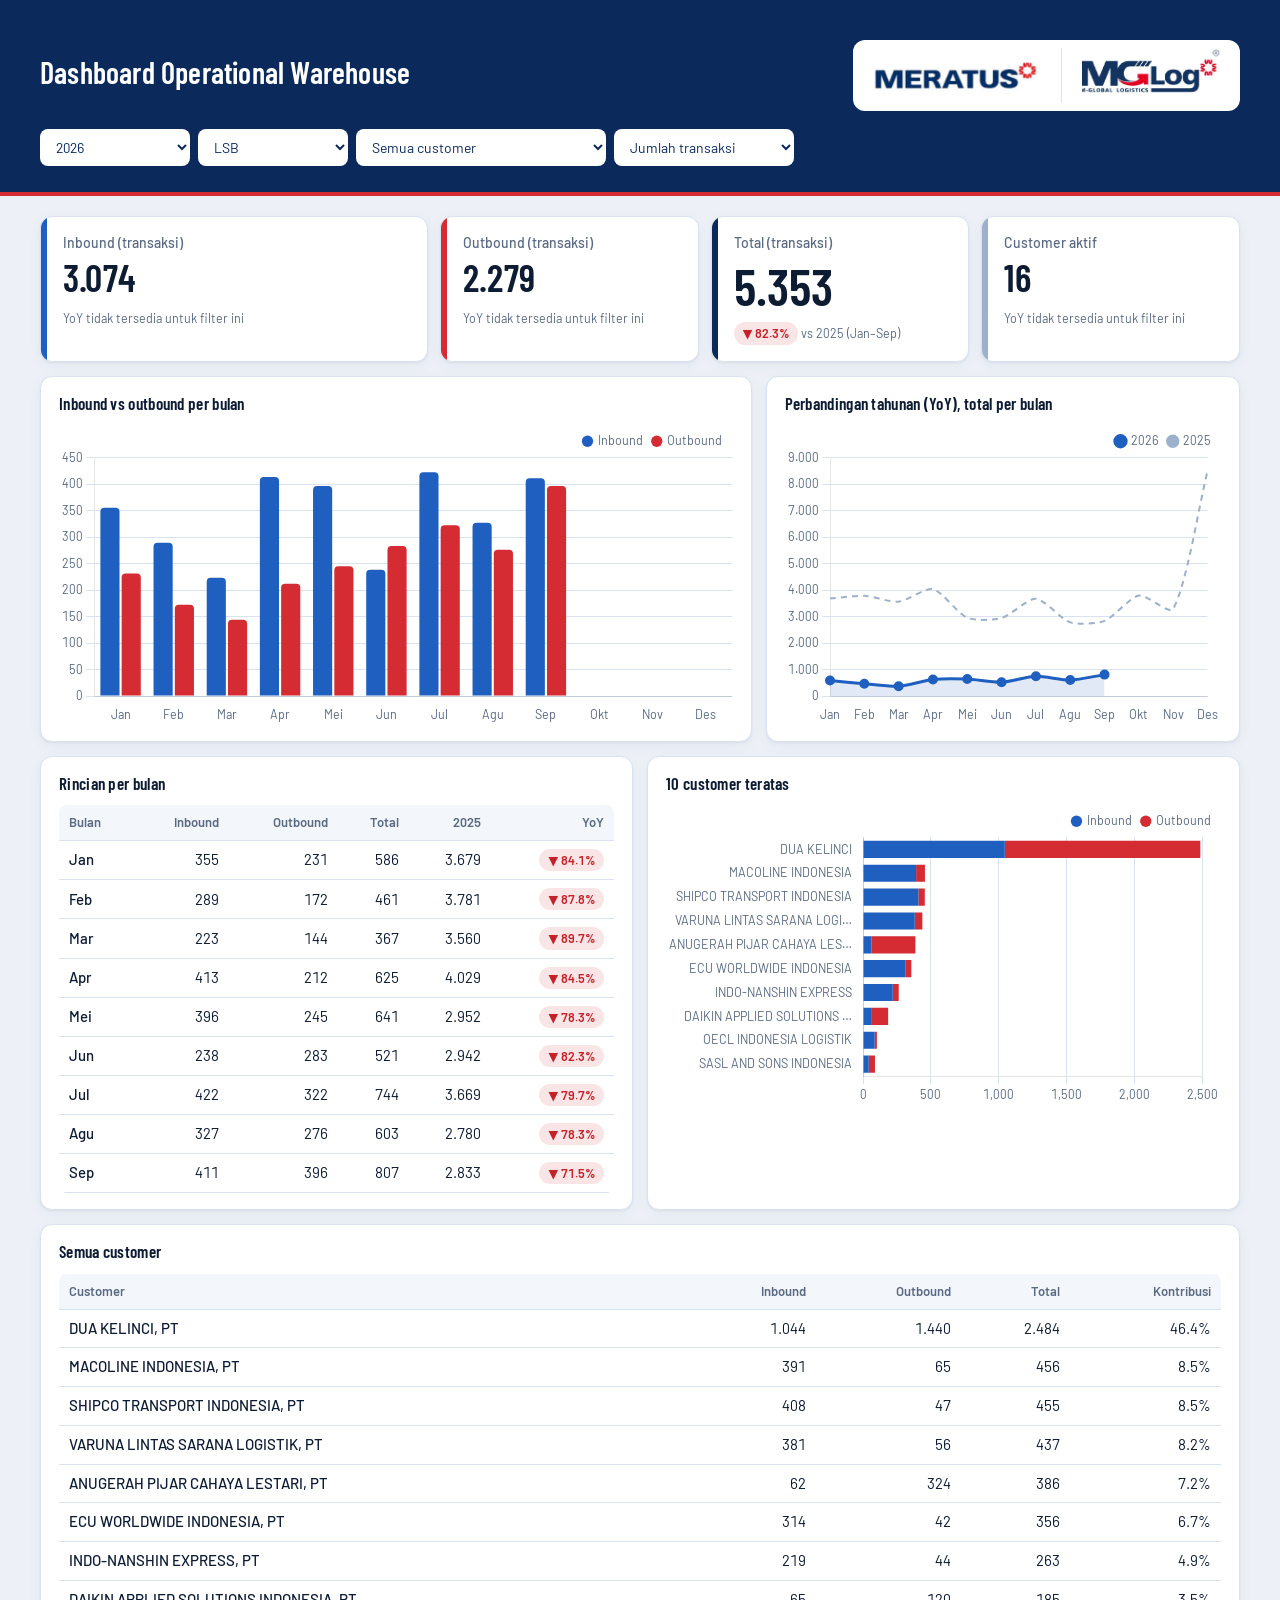
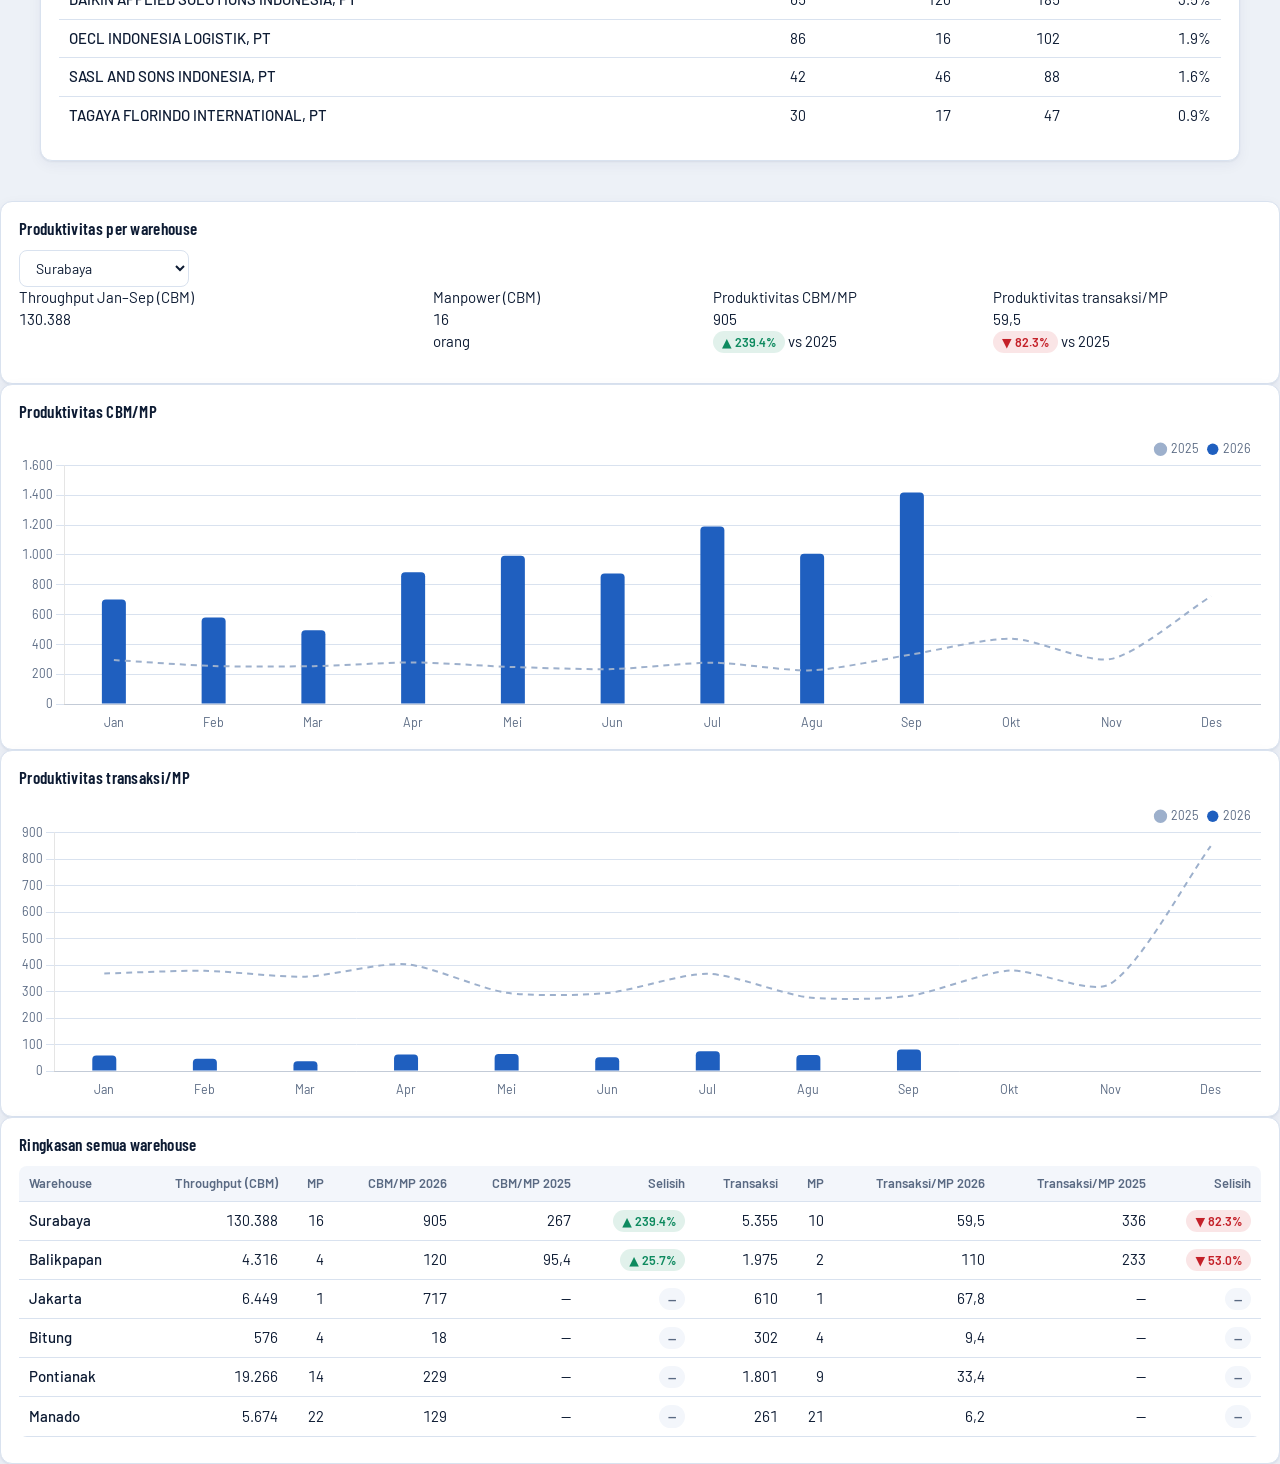
==== index.html @ ea8e0395 "Add files via upload" ====
<!DOCTYPE html>
<html lang="id">
<head>
<meta charset="utf-8">
<meta name="viewport" content="width=device-width, initial-scale=1, viewport-fit=cover">
<title>Dashboard Volume &amp; Transaksi Warehouse</title>
<link href="https://fonts.googleapis.com/css2?family=Barlow:wght@400;500;600&family=Barlow+Condensed:wght@500;600&display=swap" rel="stylesheet">
<link rel="stylesheet" href="css/style.css">
</head>
<body>
<header class="top"><div class="top-in">
  <div class="brand"><h1>Dashboard Operational Warehouse</h1><div class="sub" id="src"></div></div>
  <div class="logos">
    <img src="assets/images.jpg" alt="Meratus" onerror="this.remove()">
    <img src="assets/logo-mglog.jpg" alt="MGLOG" onerror="this.remove()">
  </div>
  <div class="bar">
    <select id="year" aria-label="Tahun"></select>
    <select id="wh" aria-label="Warehouse"></select>
    <select id="cust" aria-label="Customer"></select>
    <select id="met" aria-label="Ukuran"><option value="trx">Jumlah transaksi</option><option value="vol">Volume (CBM)</option><option value="qty">Qty</option></select>
  </div>
</div></header>
<div class="wrap">
<div class="kpis" id="kpis"></div>
<div class="grid">
  <div class="card"><h2>Inbound vs outbound per bulan</h2><div class="ch"><canvas id="c1"></canvas></div></div>
  <div class="card"><h2>Perbandingan tahunan (YoY), total per bulan</h2><div class="ch"><canvas id="c2"></canvas></div></div>
</div>
<div class="grid b">
  <div class="card"><h2>Rincian per bulan</h2><div class="scroll"><table id="t1"></table></div></div>
  <div class="card"><h2>10 customer teratas</h2><div class="ch"><canvas id="c3"></canvas></div></div>
</div>
<div class="card"><h2>Semua customer</h2><div class="scroll"><table id="t2"></table></div>
<div class="note" id="dq"></div><div class="note" id="note"></div></div>
</div>
<section id="prod" hidden>
  <div class="card">
    <h2>Produktivitas per warehouse</h2>
    <select id="pwh" aria-label="Warehouse produktivitas"></select>
    <div class="kpis" id="pk"></div>
    <div class="note" id="pnote"></div>
  </div>
  <div class="card"><h2>Produktivitas CBM/MP</h2><div class="ch"><canvas id="p1"></canvas></div></div>
  <div class="card"><h2>Produktivitas transaksi/MP</h2><div class="ch"><canvas id="p2"></canvas></div></div>
  <div class="card">
    <h2>Ringkasan semua warehouse</h2>
    <div class="scroll"><table id="pt"></table></div>
    <div class="note" id="pn2"></div>
  </div>
</section>
<script src="assets/chart.umd.min.js"></script>
<script src="assets/data.js"></script>
<script src="dashboard.js"></script>
</body>
</html>
---- css/style.css ----
/* Palet terinspirasi logo Meratus (biru tua + merah). Nilai hex adalah perkiraan, bukan kode resmi merek:
   ganti variabel di bawah kalau kamu punya brand guideline-nya. */
:root{
  --navy:#0B2A5B;--navy-deep:#071D44;--blue:#1F5FBF;--red:#D52B33;
  --bg:#EDF1F7;--card:#fff;--ink:#0D1B33;--mut:#5A6A83;--line:#D9E2EF;--th:#F3F6FB;
  --in:#1F5FBF;--out:#D52B33;--prev:#9DB0CC;--up:#0E8A5F;--down:#C42129;
  --shadow:0 1px 2px rgba(11,42,91,.06),0 4px 14px rgba(11,42,91,.05);
  color-scheme:light;
}
@media(prefers-color-scheme:dark){:root:not([data-theme="light"]){
  --bg:#06132B;--card:#0D2142;--ink:#E7EEF9;--mut:#8FA3C2;--line:#1B3258;--th:#112A52;
  --in:#5B9BFF;--out:#FF5C63;--prev:#5E7396;--up:#4FD6A0;--down:#FF7C82;--navy-deep:#030C1E;--navy:#06183A;
  --shadow:0 1px 2px rgba(0,0,0,.3);color-scheme:dark}}
:root[data-theme="dark"]{
  --bg:#06132B;--card:#0D2142;--ink:#E7EEF9;--mut:#8FA3C2;--line:#1B3258;--th:#112A52;
  --in:#5B9BFF;--out:#FF5C63;--prev:#5E7396;--up:#4FD6A0;--down:#FF7C82;--navy-deep:#030C1E;--navy:#06183A;
  --shadow:0 1px 2px rgba(0,0,0,.3);color-scheme:dark}

*{box-sizing:border-box}
html{scroll-padding-top:env(safe-area-inset-top,0px)}
body{margin:0;background:var(--bg);color:var(--ink);font:15px/1.45 Barlow,system-ui,-apple-system,"Segoe UI",sans-serif;font-variant-numeric:tabular-nums}

/* ---- Header: pita navy dengan garis merah di bawahnya ---- */
.top{background:var(--navy);border-bottom:4px solid var(--red);
  padding:calc(40px + env(safe-area-inset-top,0px)) 0 26px}
.top-in{max-width:1240px;margin:0 auto;padding:0 20px;display:grid;grid-template-columns:1fr auto;gap:18px 24px;align-items:center}
.brand{grid-column:1;grid-row:1}
/* LOGO: ruang putih di dalam file gambar dipotong dengan object-view-box (Chrome/Edge/Opera/Safari baru),
   lalu logo diperbesar. Atur:
   --zoom      = besar logo (1.8 sekarang; 2.2 lebih besar lagi; panel ikut membesar)
   --cx / --cy = ruang putih kiri-kanan / atas-bawah yang dibuang, dalam %  (makin besar = makin ter-zoom;
                 kalau ujung logo terpotong, kecilkan angkanya) */
.logos{--zoom:1.0;grid-column:2;grid-row:1;display:flex;align-items:center;background:#fff;border-radius:12px;padding:8px 18px}
.logos img{display:block;box-sizing:content-box;object-fit:contain}
.logos img:first-child{--cy:26%;--cl:2%;--cr:2%;width:calc(170px*var(--zoom));height:calc(48px*var(--zoom));object-view-box:inset(var(--cy) var(--cr) var(--cy) var(--cl))}   
.logos img:last-child{--cy:20%;--cl:8%;--cr:2%;width:calc(140px*var(--zoom));height:calc(55px*var(--zoom));object-view-box:inset(var(--cy) var(--cr) var(--cy) var(--cl))}   
.logos img+img{margin-left:20px;padding-left:20px;border-left:1px solid #D9E2EF}
.bar{grid-column:1/-1;grid-row:2}
.top h1{margin:0;color:#fff;font:600 30px/1.1 "Barlow Condensed",Barlow,system-ui,sans-serif;letter-spacing:.2px}
.top .sub{color:#A9BEE0;margin-top:6px;font-size:13px}
.bar{display:flex;flex-wrap:wrap;gap:8px}
.top-in>*{min-width:0}
.bar select{font:inherit;font-size:14px;color:var(--navy);background:#fff;border:0;border-radius:8px;padding:9px 12px;min-width:0;width:150px;max-width:100%;text-overflow:ellipsis;cursor:pointer}
.bar select#cust{width:250px}
.bar select#met{width:180px}
.bar select:focus-visible{outline:3px solid #8FB6FF;outline-offset:1px}

.wrap{max-width:1240px;margin:20px auto 0;padding:0 20px calc(40px + env(safe-area-inset-bottom,0px))}

/* ---- Ringkasan ---- */
.kpis{display:grid;grid-template-columns:1.5fr 1fr 1fr 1fr;gap:12px;margin-bottom:14px}
.kpis>*,.grid>*{min-width:0}
.card{background:var(--card);border:1px solid var(--line);border-radius:12px;padding:16px 18px;box-shadow:var(--shadow)}
.k{position:relative;overflow:hidden;padding-left:22px}
.k::before{content:"";position:absolute;left:0;top:0;bottom:0;width:6px;background:var(--prev)}
.k.tot::before{background:var(--navy)}.k.in::before{background:var(--in)}.k.out::before{background:var(--out)}
.k .l{color:var(--mut);font-weight:500;font-size:14px}
.k .v{font:600 38px/1.1 "Barlow Condensed",Barlow,sans-serif;margin:4px 0 8px;letter-spacing:.2px}
.k.tot .v{font-size:52px}
.k .sub{color:var(--mut);font-size:12.5px}
.y{display:inline-block;padding:2px 9px;border-radius:999px;font-weight:600;font-size:12.5px;background:var(--th);color:var(--mut)}
.y.up{color:var(--up);background:rgba(14,138,95,.12)}
.y.down{color:var(--down);background:rgba(213,43,51,.12)}
.up{color:var(--up)}.down{color:var(--down)}

/* ---- Grafik & tabel ---- */
.grid{display:grid;grid-template-columns:3fr 2fr;gap:14px;margin-bottom:14px}
.grid.b{grid-template-columns:minmax(440px,1fr) 1fr}
h2{margin:0 0 12px;font:600 17px/1.2 "Barlow Condensed",Barlow,sans-serif;letter-spacing:.3px;color:var(--ink)}
.ch{position:relative;height:300px}
.scroll{overflow:auto;max-height:460px;border-radius:8px}
table{border-collapse:collapse;width:100%;white-space:nowrap}
th,td{text-align:right;padding:8px 10px;border-bottom:1px solid var(--line)}
th:first-child,td:first-child{text-align:left}
th{position:sticky;top:0;background:var(--th);color:var(--mut);font-weight:600;font-size:13px}
tbody tr:hover td,tr:hover td{background:var(--th)}
td:first-child{font-weight:500}
.note{color:var(--mut);font-size:12.5px;margin-top:10px}
#dq{color:var(--ink);background:rgba(213,43,51,.08);border-left:4px solid var(--out);padding:8px 12px;border-radius:6px}
#dq:empty{display:none}


/* ---- Produktivitas ---- */
.prod{margin-bottom:14px}
.prod[hidden]{display:none}
.prod-h{display:flex;flex-wrap:wrap;gap:10px 16px;align-items:flex-start;justify-content:space-between;margin-bottom:12px}
.prod-h h2{margin:0}
.sub2{color:var(--mut);font-size:12.5px;margin-top:3px}
#pwh{font:inherit;font-size:14px;color:var(--ink);background:var(--card);border:1px solid var(--line);border-radius:8px;padding:8px 12px;min-width:170px}
.pk{display:grid;grid-template-columns:repeat(auto-fit,minmax(190px,1fr));gap:10px;margin-bottom:14px}
.pk>div{border:1px solid var(--line);border-radius:10px;padding:10px 14px;background:var(--th)}
.pk .l{color:var(--mut);font-size:13px}
.pk .v{font:600 30px/1.15 "Barlow Condensed",Barlow,sans-serif;margin:2px 0 4px}
.grid2{display:grid;grid-template-columns:1fr 1fr;gap:14px;margin-bottom:14px}
.grid2>*{min-width:0}
h3{margin:0 0 8px;font:600 15px/1.2 "Barlow Condensed",Barlow,sans-serif;letter-spacing:.3px;color:var(--ink)}
.ch.s{height:240px}
@media(max-width:980px){.grid2{grid-template-columns:1fr}}
@media(max-width:980px){.kpis{grid-template-columns:1fr 1fr}.k.tot{grid-column:1/-1}.grid,.grid.b{grid-template-columns:1fr}}
@media(max-width:560px){.top-in{grid-template-columns:1fr}.logos{grid-column:1;grid-row:1;justify-self:start}.logos{--zoom:.75;padding:6px 12px}.logos img+img{margin-left:12px;padding-left:12px}.brand{grid-row:2}.bar{grid-row:3}.top h1{font-size:25px}.bar{width:100%}.bar select,.bar select#cust,.bar select#met{flex:1 1 calc(50% - 4px);width:calc(50% - 4px)}.k.tot .v{font-size:44px}.ch{height:260px}}
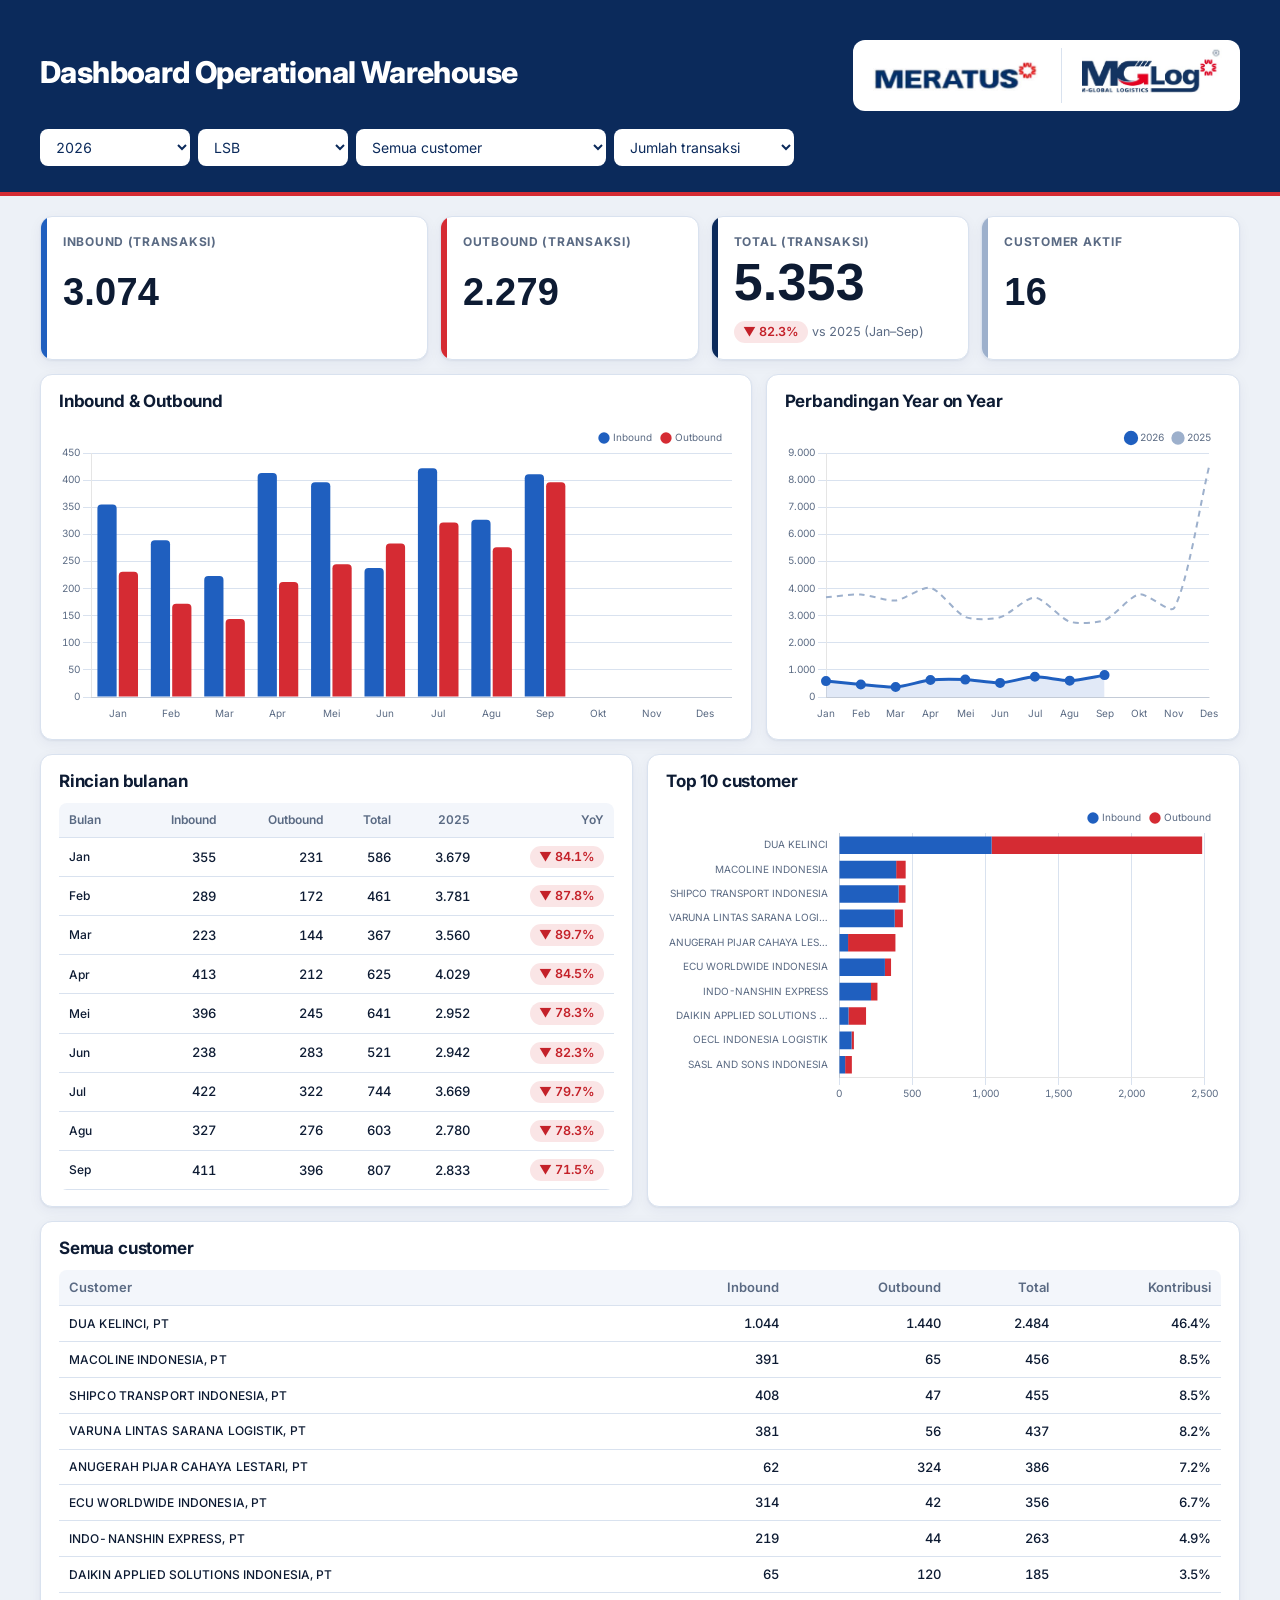
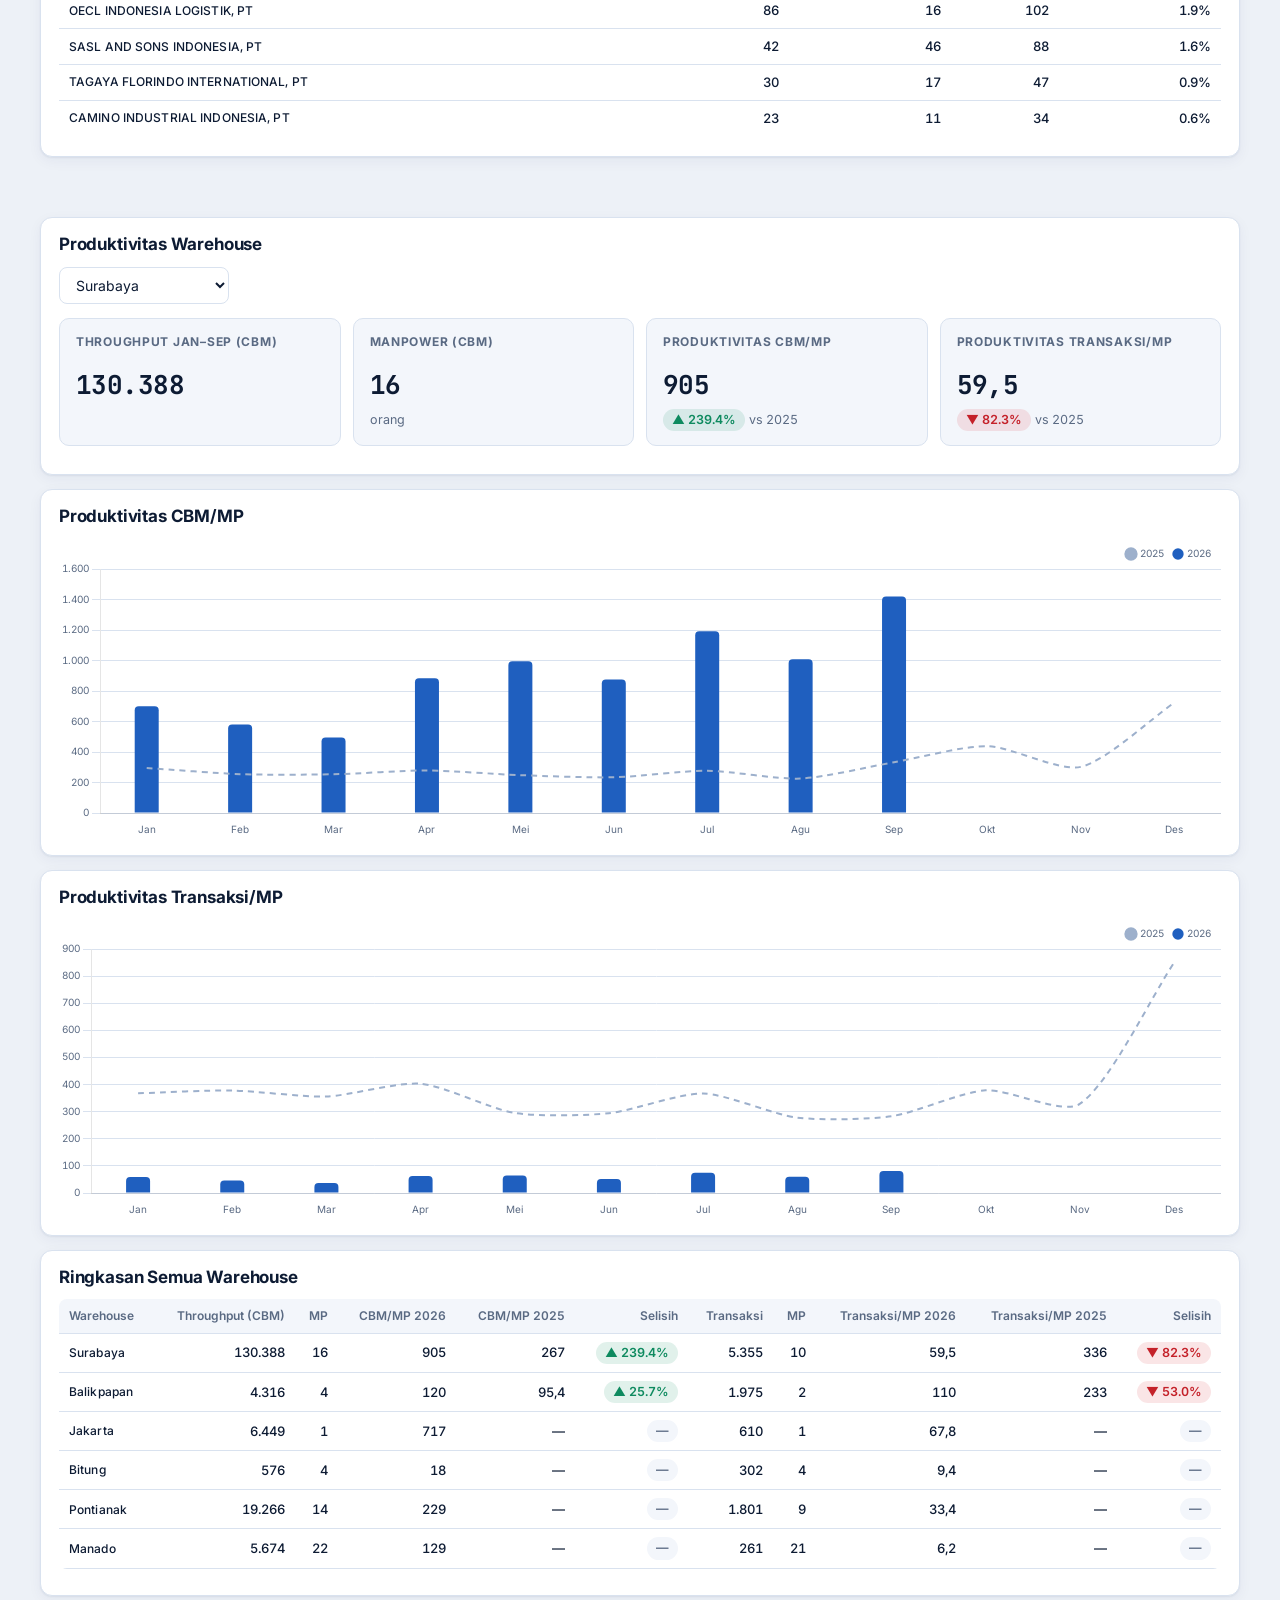
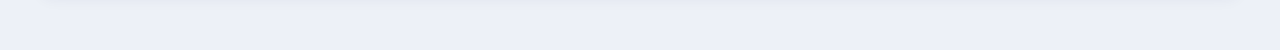
==== commit 693b372f: "Update index.html" ====
--- a/index.html
+++ b/index.html
@@ -3,9 +3,8 @@
 <head>
 <meta charset="utf-8">
 <meta name="viewport" content="width=device-width, initial-scale=1, viewport-fit=cover">
-<title>Dashboard Volume &amp; Transaksi Warehouse</title>
-<link href="https://fonts.googleapis.com/css2?family=Barlow:wght@400;500;600&family=Barlow+Condensed:wght@500;600&display=swap" rel="stylesheet">
-<link rel="stylesheet" href="css/style.css">
+<title>Dashboard Operational Warehouse</title>
+<link href="https://fonts.googleapis.com/css2?family=Inter:wght@400;500;600;700;800&family=JetBrains+Mono:wght@500;600;700&display=swap" rel="stylesheet"><link rel="stylesheet" href="css/style.css">
 </head>
 <body>
 <header class="top"><div class="top-in">
@@ -24,27 +23,27 @@
 <div class="wrap">
 <div class="kpis" id="kpis"></div>
 <div class="grid">
-  <div class="card"><h2>Inbound vs outbound per bulan</h2><div class="ch"><canvas id="c1"></canvas></div></div>
-  <div class="card"><h2>Perbandingan tahunan (YoY), total per bulan</h2><div class="ch"><canvas id="c2"></canvas></div></div>
+  <div class="card"><h2>Inbound & Outbound</h2><div class="ch"><canvas id="c1"></canvas></div></div>
+  <div class="card"><h2>Perbandingan Year on Year</h2><div class="ch"><canvas id="c2"></canvas></div></div>
 </div>
 <div class="grid b">
-  <div class="card"><h2>Rincian per bulan</h2><div class="scroll"><table id="t1"></table></div></div>
-  <div class="card"><h2>10 customer teratas</h2><div class="ch"><canvas id="c3"></canvas></div></div>
+  <div class="card"><h2>Rincian bulanan</h2><div class="scroll"><table id="t1"></table></div></div>
+  <div class="card"><h2>Top 10 customer</h2><div class="ch"><canvas id="c3"></canvas></div></div>
 </div>
 <div class="card"><h2>Semua customer</h2><div class="scroll"><table id="t2"></table></div>
 <div class="note" id="dq"></div><div class="note" id="note"></div></div>
 </div>
 <section id="prod" hidden>
   <div class="card">
-    <h2>Produktivitas per warehouse</h2>
+    <h2>Produktivitas Warehouse</h2>
     <select id="pwh" aria-label="Warehouse produktivitas"></select>
     <div class="kpis" id="pk"></div>
     <div class="note" id="pnote"></div>
   </div>
   <div class="card"><h2>Produktivitas CBM/MP</h2><div class="ch"><canvas id="p1"></canvas></div></div>
-  <div class="card"><h2>Produktivitas transaksi/MP</h2><div class="ch"><canvas id="p2"></canvas></div></div>
+  <div class="card"><h2>Produktivitas Transaksi/MP</h2><div class="ch"><canvas id="p2"></canvas></div></div>
   <div class="card">
-    <h2>Ringkasan semua warehouse</h2>
+    <h2>Ringkasan Semua Warehouse</h2>
     <div class="scroll"><table id="pt"></table></div>
     <div class="note" id="pn2"></div>
   </div>
@@ -53,4 +52,4 @@
 <script src="assets/data.js"></script>
 <script src="dashboard.js"></script>
 </body>
-</html>+</html>
--- a/css/style.css
+++ b/css/style.css
@@ -1,5 +1,3 @@
-/* Palet terinspirasi logo Meratus (biru tua + merah). Nilai hex adalah perkiraan, bukan kode resmi merek:
-   ganti variabel di bawah kalau kamu punya brand guideline-nya. */
 :root{
   --navy:#0B2A5B;--navy-deep:#071D44;--blue:#1F5FBF;--red:#D52B33;
   --bg:#EDF1F7;--card:#fff;--ink:#0D1B33;--mut:#5A6A83;--line:#D9E2EF;--th:#F3F6FB;
@@ -20,16 +18,12 @@
 html{scroll-padding-top:env(safe-area-inset-top,0px)}
 body{margin:0;background:var(--bg);color:var(--ink);font:15px/1.45 Barlow,system-ui,-apple-system,"Segoe UI",sans-serif;font-variant-numeric:tabular-nums}
 
-/* ---- Header: pita navy dengan garis merah di bawahnya ---- */
+/* Header */
 .top{background:var(--navy);border-bottom:4px solid var(--red);
   padding:calc(40px + env(safe-area-inset-top,0px)) 0 26px}
 .top-in{max-width:1240px;margin:0 auto;padding:0 20px;display:grid;grid-template-columns:1fr auto;gap:18px 24px;align-items:center}
 .brand{grid-column:1;grid-row:1}
-/* LOGO: ruang putih di dalam file gambar dipotong dengan object-view-box (Chrome/Edge/Opera/Safari baru),
-   lalu logo diperbesar. Atur:
-   --zoom      = besar logo (1.8 sekarang; 2.2 lebih besar lagi; panel ikut membesar)
-   --cx / --cy = ruang putih kiri-kanan / atas-bawah yang dibuang, dalam %  (makin besar = makin ter-zoom;
-                 kalau ujung logo terpotong, kecilkan angkanya) */
+/* logo meratus dan mglog */
 .logos{--zoom:1.0;grid-column:2;grid-row:1;display:flex;align-items:center;background:#fff;border-radius:12px;padding:8px 18px}
 .logos img{display:block;box-sizing:content-box;object-fit:contain}
 .logos img:first-child{--cy:26%;--cl:2%;--cr:2%;width:calc(170px*var(--zoom));height:calc(48px*var(--zoom));object-view-box:inset(var(--cy) var(--cr) var(--cy) var(--cl))}   
@@ -47,11 +41,12 @@
 
 .wrap{max-width:1240px;margin:20px auto 0;padding:0 20px calc(40px + env(safe-area-inset-bottom,0px))}
 
-/* ---- Ringkasan ---- */
+/*ringkas*/
 .kpis{display:grid;grid-template-columns:1.5fr 1fr 1fr 1fr;gap:12px;margin-bottom:14px}
 .kpis>*,.grid>*{min-width:0}
 .card{background:var(--card);border:1px solid var(--line);border-radius:12px;padding:16px 18px;box-shadow:var(--shadow)}
 .k{position:relative;overflow:hidden;padding-left:22px}
+.k:not(.tot) .v{margin-top:22px}
 .k::before{content:"";position:absolute;left:0;top:0;bottom:0;width:6px;background:var(--prev)}
 .k.tot::before{background:var(--navy)}.k.in::before{background:var(--in)}.k.out::before{background:var(--out)}
 .k .l{color:var(--mut);font-weight:500;font-size:14px}
@@ -63,7 +58,7 @@
 .y.down{color:var(--down);background:rgba(213,43,51,.12)}
 .up{color:var(--up)}.down{color:var(--down)}
 
-/* ---- Grafik & tabel ---- */
+/*custom grafik dan tabel*/
 .grid{display:grid;grid-template-columns:3fr 2fr;gap:14px;margin-bottom:14px}
 .grid.b{grid-template-columns:minmax(440px,1fr) 1fr}
 h2{margin:0 0 12px;font:600 17px/1.2 "Barlow Condensed",Barlow,sans-serif;letter-spacing:.3px;color:var(--ink)}
@@ -80,21 +75,34 @@
 #dq:empty{display:none}
 
 
-/* ---- Produktivitas ---- */
-.prod{margin-bottom:14px}
-.prod[hidden]{display:none}
-.prod-h{display:flex;flex-wrap:wrap;gap:10px 16px;align-items:flex-start;justify-content:space-between;margin-bottom:12px}
-.prod-h h2{margin:0}
+/*section productivity*/
+#prod{max-width:1240px;margin:20px auto 0;padding:0 20px calc(40px + env(safe-area-inset-bottom,0px))}
+#prod[hidden]{display:none}
+#prod>.card{margin-bottom:14px}
+#pwh{display:block;font:inherit;font-size:14px;color:var(--ink);background:var(--card);border:1px solid var(--line);border-radius:8px;padding:8px 12px;min-width:170px;margin-bottom:14px}
+#pk{grid-template-columns:repeat(auto-fit,minmax(200px,1fr));gap:12px;margin:0 0 6px}
+#pk>div{border:1px solid var(--line);border-radius:10px;padding:14px 16px;background:var(--th)}
+#pk .l{color:var(--mut);font-size:12px;margin-bottom:6px}
+#pk .v{font:700 26px/1.15 'JetBrains Mono',ui-monospace,Consolas,monospace;letter-spacing:-.02em;margin:20px 0 8px}
+#pk .sub{color:var(--mut);font-size:12.5px}
+#pnote{margin-top:12px}
 .sub2{color:var(--mut);font-size:12.5px;margin-top:3px}
-#pwh{font:inherit;font-size:14px;color:var(--ink);background:var(--card);border:1px solid var(--line);border-radius:8px;padding:8px 12px;min-width:170px}
-.pk{display:grid;grid-template-columns:repeat(auto-fit,minmax(190px,1fr));gap:10px;margin-bottom:14px}
-.pk>div{border:1px solid var(--line);border-radius:10px;padding:10px 14px;background:var(--th)}
-.pk .l{color:var(--mut);font-size:13px}
-.pk .v{font:600 30px/1.15 "Barlow Condensed",Barlow,sans-serif;margin:2px 0 4px}
 .grid2{display:grid;grid-template-columns:1fr 1fr;gap:14px;margin-bottom:14px}
 .grid2>*{min-width:0}
-h3{margin:0 0 8px;font:600 15px/1.2 "Barlow Condensed",Barlow,sans-serif;letter-spacing:.3px;color:var(--ink)}
+h3{margin:0 0 8px;font:700 15px/1.2 'Inter',system-ui,sans-serif;letter-spacing:-.01em;color:var(--ink)}
 .ch.s{height:240px}
 @media(max-width:980px){.grid2{grid-template-columns:1fr}}
 @media(max-width:980px){.kpis{grid-template-columns:1fr 1fr}.k.tot{grid-column:1/-1}.grid,.grid.b{grid-template-columns:1fr}}
-@media(max-width:560px){.top-in{grid-template-columns:1fr}.logos{grid-column:1;grid-row:1;justify-self:start}.logos{--zoom:.75;padding:6px 12px}.logos img+img{margin-left:12px;padding-left:12px}.brand{grid-row:2}.bar{grid-row:3}.top h1{font-size:25px}.bar{width:100%}.bar select,.bar select#cust,.bar select#met{flex:1 1 calc(50% - 4px);width:calc(50% - 4px)}.k.tot .v{font-size:44px}.ch{height:260px}}+@media(max-width:560px){.top-in{grid-template-columns:1fr}.logos{grid-column:1;grid-row:1;justify-self:start}.logos{--zoom:.75;padding:6px 12px}.logos img+img{margin-left:12px;padding-left:12px}.brand{grid-row:2}.bar{grid-row:3}.top h1{font-size:25px}.bar{width:100%}.bar select,.bar select#cust,.bar select#met{flex:1 1 calc(50% - 4px);width:calc(50% - 4px)}.k.tot .v{font-size:44px}.ch{height:260px}}
+
+body,select,button,table{font-family:'Inter',system-ui,sans-serif}
+h1,h2{font-family:'Inter',system-ui,sans-serif;font-weight:700;letter-spacing:-.01em}
+.v{font-family:'JetBrains Mono',ui-monospace,monospace;font-weight:700;letter-spacing:-.02em}
+.k .l,.l{text-transform:uppercase;letter-spacing:.06em;font-weight:700;font-size:.8em}
+h1,.top h1,.brand h1{font-family:'Inter',system-ui,sans-serif !important;font-weight:800 !important;letter-spacing:-.02em !important}
+#t1 td:first-child,#t2 td:first-child,#pt td:first-child{font-size:12px;letter-spacing:.01em}
+#t1 td:not(:first-child),#t2 td:not(:first-child),#pt td:not(:first-child){font-size:13px !important;font-weight:500 !important}
+#t1 th,#t2 th,#pt th{font-size:12px}
+#t2 td:first-child{font-size:12px !important;letter-spacing:.01em}
+#t2 td:not(:first-child){font-size:13px !important;font-weight:500 !important}
+#t2 th{font-size:13px !important}
